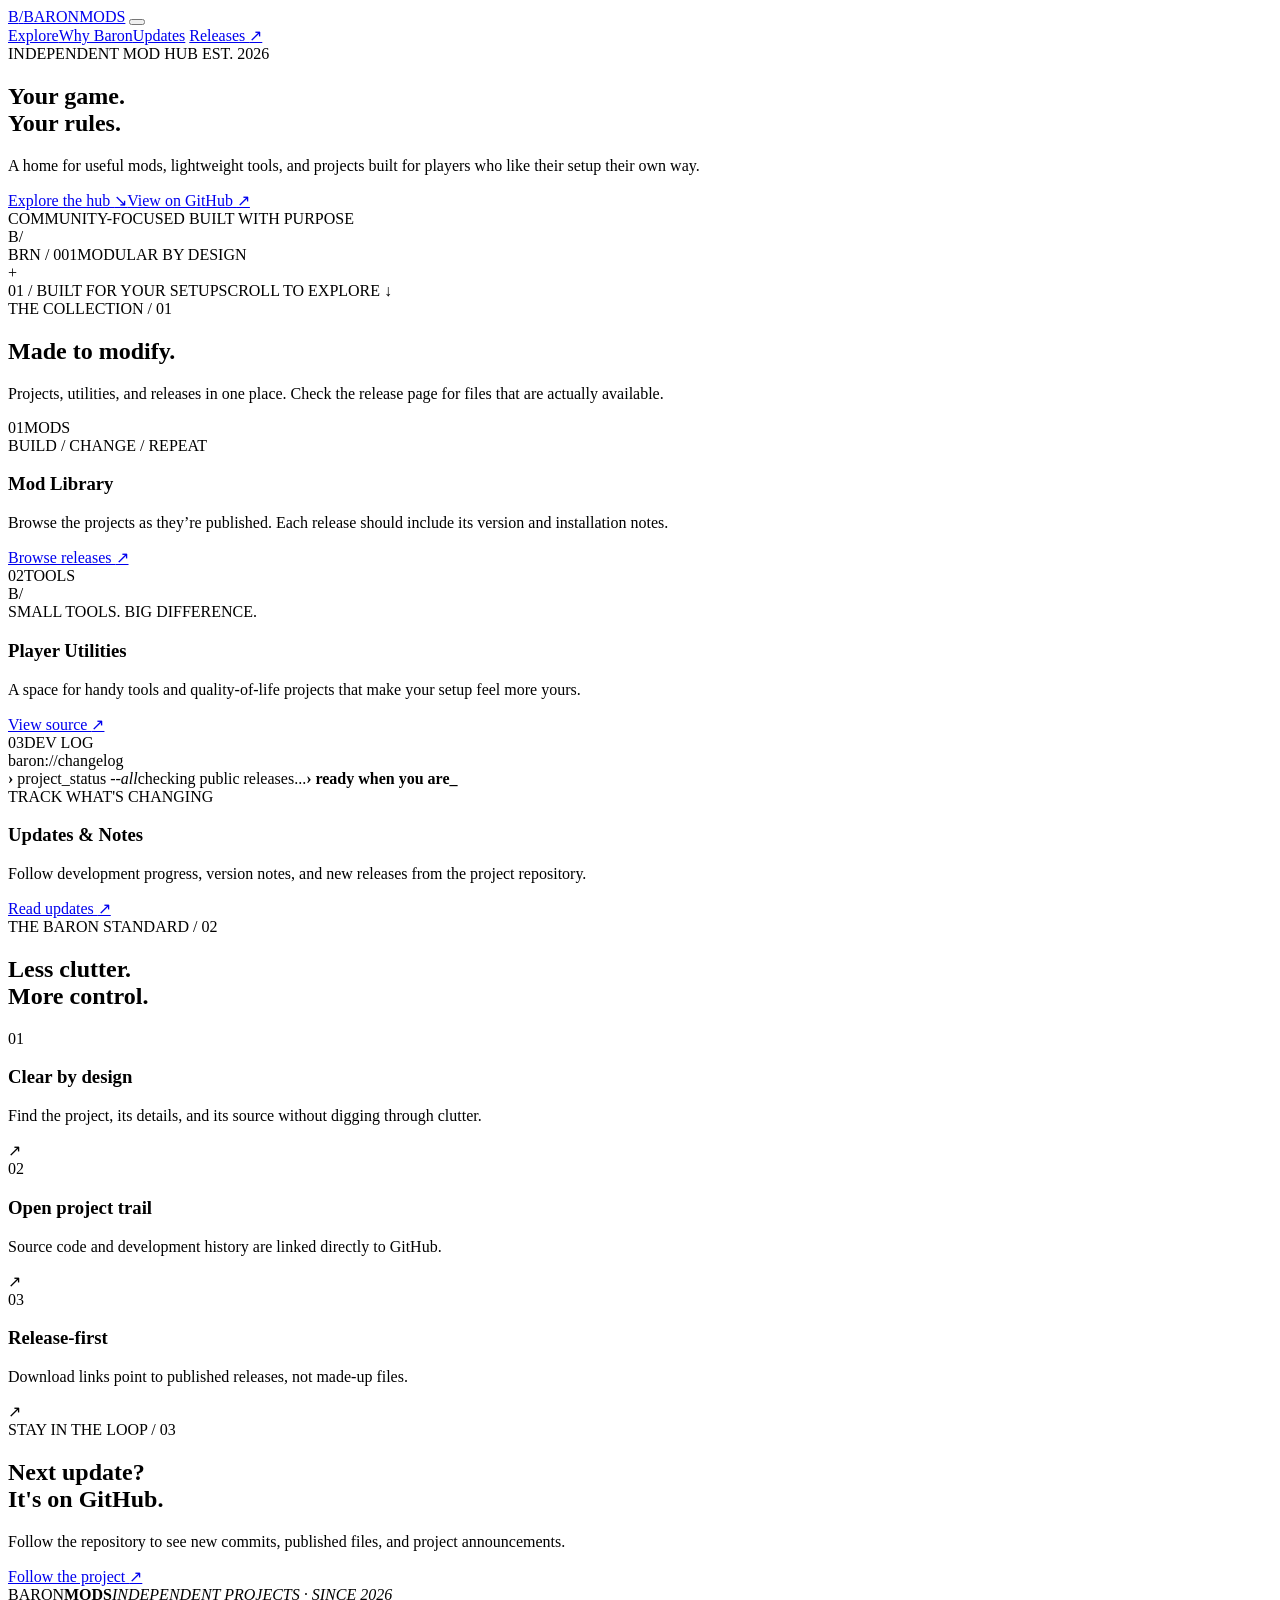
==== index.html @ be7f66f2 "Add Baronmods website homepage" ====
<!doctype html>
<html lang="en">
<head>
  <meta charset="utf-8">
  <meta name="viewport" content="width=device-width, initial-scale=1">
  <meta name="theme-color" content="#0b0c0e">
  <meta name="description" content="Baronmods — discover mods, tools, and updates for your game setup.">
  <title>Baronmods — Mods. Tools. More Control.</title>
  <link rel="icon" href="assets/favicon.svg" type="image/svg+xml">
  <link rel="preconnect" href="https://fonts.googleapis.com">
  <link rel="preconnect" href="https://fonts.gstatic.com" crossorigin>
  <link href="https://fonts.googleapis.com/css2?family=DM+Mono:wght@400;500&family=Space+Grotesk:wght@400;500;600;700&display=swap" rel="stylesheet">
  <link rel="stylesheet" href="style.css">
</head>
<body>
  <div class="noise" aria-hidden="true"></div>
  <header class="site-header">
    <a class="brand" href="#home" aria-label="Baronmods home"><span class="brand-mark">B<span>/</span></span><span>BARON<span class="muted">MODS</span></span></a>
    <button class="menu-toggle" aria-label="Toggle navigation" aria-expanded="false"><span></span><span></span></button>
    <nav class="nav" aria-label="Main navigation">
      <a href="#mods">Explore</a><a href="#features">Why Baron</a><a href="#updates">Updates</a>
      <a class="nav-cta" href="https://github.com/cornerfood565-ctrl/Baronmods/releases" target="_blank" rel="noreferrer">Releases <span>↗</span></a>
    </nav>
  </header>
  <main id="home">
    <section class="hero section-wrap">
      <div class="hero-copy">
        <div class="eyebrow"><span class="status-dot"></span> INDEPENDENT MOD HUB <span class="eyebrow-line"></span> EST. 2026</div>
        <h1>Your game.<br><span class="outline-text">Your rules.</span></h1>
        <p class="hero-description">A home for useful mods, lightweight tools, and projects built for players who like their setup their own way.</p>
        <div class="hero-actions"><a class="button button-primary" href="#mods">Explore the hub <span>↘</span></a><a class="button button-quiet" href="https://github.com/cornerfood565-ctrl/Baronmods" target="_blank" rel="noreferrer">View on GitHub <span>↗</span></a></div>
        <div class="hero-meta"><span><i class="tiny-square"></i> COMMUNITY-FOCUSED</span><span><i class="tiny-square"></i> BUILT WITH PURPOSE</span></div>
      </div>
      <div class="hero-art" aria-label="Abstract metallic Baronmods emblem">
        <div class="art-grid"></div><div class="art-ring ring-one"></div><div class="art-ring ring-two"></div>
        <div class="monogram">B<span>/</span></div><div class="art-caption"><span>BRN / 001</span><span>MODULAR BY DESIGN</span></div><div class="art-cross">+</div>
      </div>
      <div class="hero-bottom"><span>01 / BUILT FOR YOUR SETUP</span><span>SCROLL TO EXPLORE <b>↓</b></span></div>
    </section>
    <section class="section-wrap section-block" id="mods">
      <div class="section-heading"><div><div class="eyebrow">THE COLLECTION / 01</div><h2>Made to <span class="muted">modify.</span></h2></div><p>Projects, utilities, and releases in one place. Check the release page for files that are actually available.</p></div>
      <div class="mod-grid">
        <article class="mod-card mod-card-featured"><div class="card-top"><span class="card-number">01</span><span class="tag">MODS</span></div><div class="card-visual visual-cubes"><span class="cube cube-a"></span><span class="cube cube-b"></span><span class="cube cube-c"></span><span class="visual-label">BUILD / CHANGE / REPEAT</span></div><h3>Mod Library</h3><p>Browse the projects as they’re published. Each release should include its version and installation notes.</p><a class="text-link" href="https://github.com/cornerfood565-ctrl/Baronmods/releases" target="_blank" rel="noreferrer">Browse releases <span>↗</span></a></article>
        <article class="mod-card"><div class="card-top"><span class="card-number">02</span><span class="tag tag-outline">TOOLS</span></div><div class="card-visual visual-orbit"><div class="orbit orbit-a"></div><div class="orbit orbit-b"></div><div class="orbit-core">B<span>/</span></div><span class="visual-label">SMALL TOOLS. BIG DIFFERENCE.</span></div><h3>Player Utilities</h3><p>A space for handy tools and quality-of-life projects that make your setup feel more yours.</p><a class="text-link" href="https://github.com/cornerfood565-ctrl/Baronmods" target="_blank" rel="noreferrer">View source <span>↗</span></a></article>
        <article class="mod-card"><div class="card-top"><span class="card-number">03</span><span class="tag tag-outline">DEV LOG</span></div><div class="card-visual visual-terminal"><div class="terminal-bar"><i></i><i></i><i></i><span>baron://changelog</span></div><div class="terminal-lines"><span><b>›</b> project_status <em>--all</em></span><span class="terminal-muted">checking public releases...</span><span><b>›</b> <strong>ready when you are_</strong></span></div><span class="visual-label">TRACK WHAT'S CHANGING</span></div><h3>Updates & Notes</h3><p>Follow development progress, version notes, and new releases from the project repository.</p><a class="text-link" href="https://github.com/cornerfood565-ctrl/Baronmods/commits/main/" target="_blank" rel="noreferrer">Read updates <span>↗</span></a></article>
      </div>
    </section>
    <section class="feature-band" id="features"><div class="section-wrap feature-inner"><div><div class="eyebrow">THE BARON STANDARD / 02</div><h2>Less clutter.<br><span class="muted">More control.</span></h2></div><div class="feature-list"><div class="feature-row"><span>01</span><div><h3>Clear by design</h3><p>Find the project, its details, and its source without digging through clutter.</p></div><span class="feature-symbol">↗</span></div><div class="feature-row"><span>02</span><div><h3>Open project trail</h3><p>Source code and development history are linked directly to GitHub.</p></div><span class="feature-symbol">↗</span></div><div class="feature-row"><span>03</span><div><h3>Release-first</h3><p>Download links point to published releases, not made-up files.</p></div><span class="feature-symbol">↗</span></div></div></div></section>
    <section class="section-wrap section-block updates-section" id="updates"><div class="updates-panel"><div><div class="eyebrow">STAY IN THE LOOP / 03</div><h2>Next update?<br><span class="muted">It's on GitHub.</span></h2><p>Follow the repository to see new commits, published files, and project announcements.</p><a class="button button-primary" href="https://github.com/cornerfood565-ctrl/Baronmods" target="_blank" rel="noreferrer">Follow the project <span>↗</span></a></div><div class="updates-stamp"><span>BARON</span><strong>MODS</strong><i>INDEPENDENT PROJECTS · SINCE 2026</i></div></div></section>
  </main>
  <footer class="site-footer"><a class="brand" href="#home"><span class="brand-mark">B<span>/</span></span><span>BARON<span class="muted">MODS</span></span></a><span class="footer-note">MADE FOR PLAYERS WHO BUILD THEIR OWN WAY.</span><a href="https://github.com/cornerfood565-ctrl/Baronmods" target="_blank" rel="noreferrer">GITHUB ↗</a><span class="copyright">© <span id="year">2026</span> BARONMODS</span></footer>
  <script src="script.js"></script>
</body>
</html>
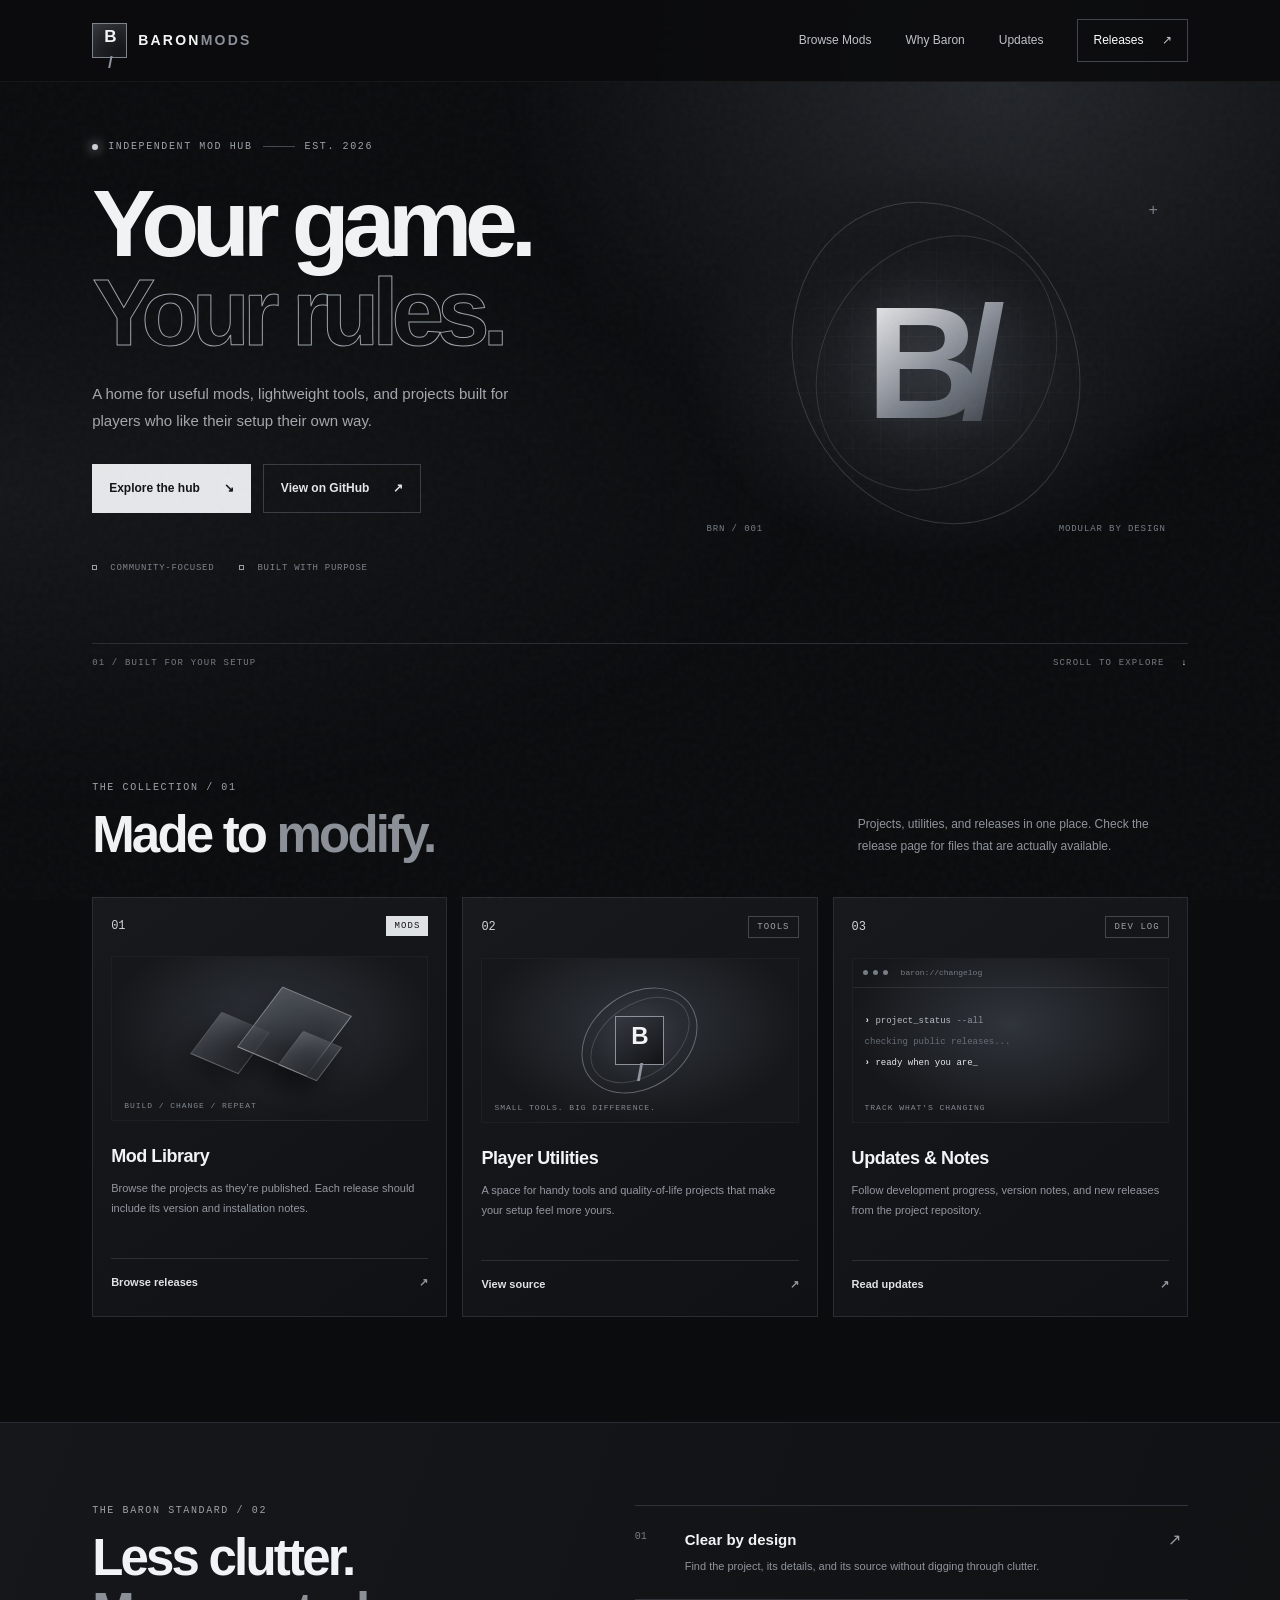
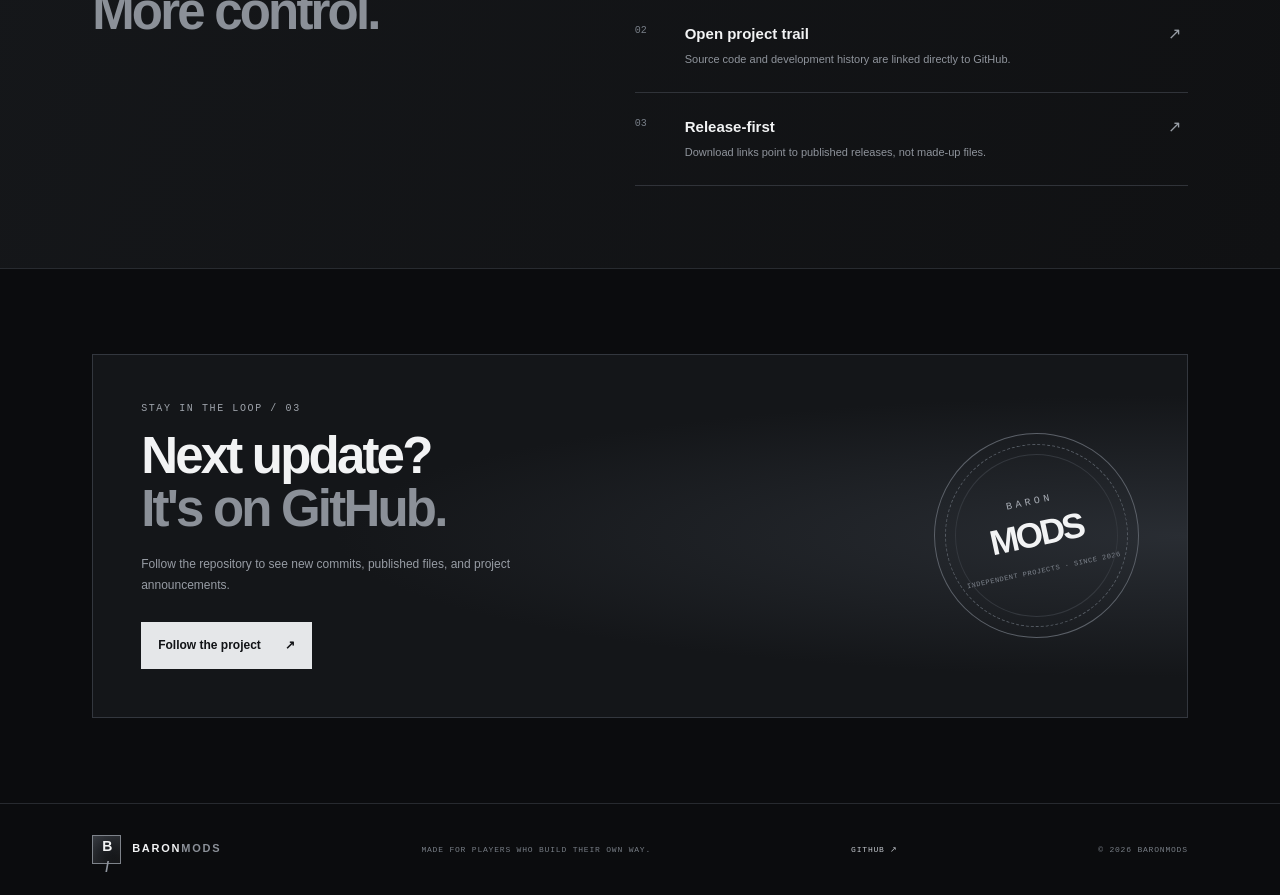
==== commit 6a08b092: "Link homepage navigation to Supabase mod library" ====
--- a/index.html
+++ b/index.html
@@ -18,7 +18,7 @@
     <a class="brand" href="#home" aria-label="Baronmods home"><span class="brand-mark">B<span>/</span></span><span>BARON<span class="muted">MODS</span></span></a>
     <button class="menu-toggle" aria-label="Toggle navigation" aria-expanded="false"><span></span><span></span></button>
     <nav class="nav" aria-label="Main navigation">
-      <a href="#mods">Explore</a><a href="#features">Why Baron</a><a href="#updates">Updates</a>
+      <a href="mods.html">Browse Mods</a><a href="#features">Why Baron</a><a href="#updates">Updates</a>
       <a class="nav-cta" href="https://github.com/cornerfood565-ctrl/Baronmods/releases" target="_blank" rel="noreferrer">Releases <span>↗</span></a>
     </nav>
   </header>
--- a/style.css
+++ b/style.css
@@ -0,0 +1 @@
+:root{--bg:#0b0c0e;--panel:#111316;--panel2:#16181c;--text:#f2f3f4;--muted:#8b9098;--line:#292c31;--silver:#c5c9cf;--accent:#e4e7eb;--mono:"DM Mono",monospace;--display:"Space Grotesk",sans-serif}*{box-sizing:border-box}html{scroll-behavior:smooth;scroll-padding-top:90px}body{margin:0;background:var(--bg);color:var(--text);font-family:var(--display);line-height:1.55;overflow-x:hidden}body:before{content:"";position:fixed;inset:0;pointer-events:none;z-index:-1;background:radial-gradient(ellipse at 78% 8%,#24272c 0,transparent 35%),radial-gradient(ellipse at 0 55%,#15171a 0,transparent 45%)}a{color:inherit;text-decoration:none}.noise{position:fixed;inset:0;pointer-events:none;z-index:8;opacity:.045;background-image:url("data:image/svg+xml,%3Csvg viewBox='0 0 180 180' xmlns='http://www.w3.org/2000/svg'%3E%3Cfilter id='n'%3E%3CfeTurbulence type='fractalNoise' baseFrequency='.9' numOctaves='3' stitchTiles='stitch'/%3E%3C/filter%3E%3Crect width='100%25' height='100%25' filter='url(%23n)' opacity='.65'/%3E%3C/svg%3E")}.site-header{height:82px;padding:0 7.2%;display:flex;align-items:center;justify-content:space-between;border-bottom:1px solid #ffffff0c;position:sticky;top:0;z-index:10;background:#0b0c0ee8;backdrop-filter:blur(18px)}.brand{display:inline-flex;align-items:center;gap:11px;font-size:14px;font-weight:700;letter-spacing:.16em}.brand-mark{display:grid;place-items:center;width:35px;height:35px;border:1px solid #7e838a;font-size:17px;letter-spacing:-.08em;background:linear-gradient(145deg,#30343a,#0b0c0e);box-shadow:inset 0 0 12px #fff1}.brand-mark span,.monogram span,.orbit-core span{color:#8f959e}.muted{color:var(--muted)}.nav{display:flex;align-items:center;gap:34px;font-size:12px;color:#c0c3c8}.nav>a:not(.nav-cta):hover,.site-footer>a:hover{color:#fff}.nav-cta{border:1px solid #41454c;padding:11px 15px;color:#fff}.nav-cta span{margin-left:15px;color:var(--silver)}.menu-toggle{display:none}.section-wrap{width:min(1120px,85.6%);margin-inline:auto}.hero{min-height:610px;position:relative;display:grid;grid-template-columns:1fr .85fr;align-items:center;padding-top:40px;padding-bottom:88px}.hero-copy{position:relative;z-index:2;padding-bottom:12px}.eyebrow{font:10px var(--mono);letter-spacing:.16em;color:#9da2aa;display:flex;align-items:center;gap:10px}.status-dot{width:6px;height:6px;border-radius:50%;background:#cbd0d6;box-shadow:0 0 12px #dce0e4}.eyebrow-line{width:32px;height:1px;background:#45494f}.hero h1{font-size:clamp(58px,7.4vw,100px);line-height:.94;letter-spacing:-.075em;margin:27px 0 23px;font-weight:600}.outline-text{-webkit-text-stroke:1px #9ea3ab;color:transparent}.hero-description{color:#a3a7ae;max-width:440px;font-size:15px;line-height:1.8}.hero-actions{display:flex;gap:12px;flex-wrap:wrap;margin-top:30px}.button{display:inline-flex;align-items:center;justify-content:space-between;gap:24px;padding:14px 17px;font-size:12px;font-weight:600;transition:transform .2s,border-color .2s,background .2s}.button:hover{transform:translateY(-2px)}.button-primary{background:#e5e7e9;color:#111316}.button-primary:hover{background:#fff}.button-quiet{border:1px solid #393d43;color:#e4e6e9}.button-quiet:hover{border-color:#888e96}.hero-meta{display:flex;gap:25px;margin-top:50px;font:9px var(--mono);color:#7d828a;letter-spacing:.08em}.tiny-square{display:inline-block;width:5px;height:5px;border:1px solid #9aa0a8;margin-right:7px}.hero-art{height:390px;position:relative;display:grid;place-items:center;overflow:hidden;background:radial-gradient(ellipse at center,#262a30 0, #15171a 42%,transparent 72%)}.art-grid{position:absolute;inset:0;background-image:linear-gradient(#ffffff08 1px,transparent 1px),linear-gradient(90deg,#ffffff08 1px,transparent 1px);background-size:28px 28px;mask-image:radial-gradient(ellipse,black,transparent 72%)}.art-ring{position:absolute;border:1px solid #aeb4bd38;border-radius:50%;transform:rotate(-24deg)}.ring-one{width:280px;height:330px}.ring-two{width:225px;height:270px;transform:rotate(36deg);border-color:#f1f3f51f}.monogram{font-size:160px;font-weight:700;letter-spacing:-.13em;padding-right:22px;line-height:1;color:#c7cbd1;text-shadow:0 0 50px #d8dde21b;background:linear-gradient(140deg,#fff,#707680 60%,#2a2e34);background-clip:text;-webkit-background-clip:text;-webkit-text-fill-color:transparent;z-index:1}.art-caption{position:absolute;bottom:24px;left:22px;right:22px;display:flex;justify-content:space-between;font:9px var(--mono);letter-spacing:.1em;color:#777e87}.art-cross{position:absolute;top:30px;right:30px;color:#777e87}.hero-bottom{position:absolute;bottom:24px;left:0;right:0;display:flex;justify-content:space-between;border-top:1px solid var(--line);padding-top:14px;font:9px var(--mono);letter-spacing:.13em;color:#757b83}.hero-bottom b{margin-left:10px;color:#e5e7ea}.section-block{padding-top:90px;padding-bottom:105px}.section-heading{display:flex;justify-content:space-between;align-items:end;gap:40px;margin-bottom:35px}.section-heading h2,.feature-inner h2,.updates-panel h2{font-size:clamp(35px,4vw,51px);letter-spacing:-.055em;line-height:1.05;margin:15px 0 0}.section-heading>p{max-width:330px;color:#8f949c;font-size:12px;margin:0 0 4px;line-height:1.8}.mod-grid{display:grid;grid-template-columns:repeat(3,1fr);gap:15px}.mod-card{padding:18px 18px 23px;background:linear-gradient(145deg,#17191d,#101114);border:1px solid #292c31;min-width:0;transition:border-color .2s,transform .2s}.mod-card:hover{border-color:#656b74;transform:translateY(-4px)}.card-top{display:flex;justify-content:space-between;align-items:center;font:10px var(--mono);color:#9298a0}.card-number{font-size:12px;color:#d1d5da}.tag{font-size:9px;letter-spacing:.12em;background:#dfe2e5;color:#121417;padding:5px 8px}.tag-outline{background:transparent;color:#9ba1a9;border:1px solid #42464d}.card-visual{height:165px;margin:20px 0 22px;position:relative;overflow:hidden;background:radial-gradient(ellipse at 50% 40%,#30343b,#15171a 72%);border:1px solid #ffffff09}.visual-label{position:absolute;left:12px;bottom:10px;font:8px var(--mono);letter-spacing:.12em;color:#828892}.visual-cubes{display:flex;align-items:center;justify-content:center;perspective:500px}.cube{position:absolute;width:58px;height:58px;border:1px solid #c6cbd244;background:linear-gradient(145deg,#8d939d55,#1d2025);transform:rotate(30deg) skew(-7deg,-7deg);box-shadow:inset 0 0 22px #fff1,0 15px 30px #0007}.cube-a{left:29%;top:37%;width:52px;height:52px}.cube-b{left:46%;top:23%;width:75px;height:75px;border-color:#e3e7ec70}.cube-c{left:56%;top:48%;width:42px;height:42px}.visual-orbit{display:grid;place-items:center}.orbit{position:absolute;border:1px solid #a9afb83f;border-radius:50%;width:110px;height:72px;transform:rotate(-35deg)}.orbit-b{width:95px;height:125px;transform:rotate(55deg);border-color:#d2d6dc60}.orbit-core{width:49px;height:49px;border:1px solid #8c929b;display:grid;place-items:center;font-size:24px;font-weight:700;background:linear-gradient(145deg,#353940,#111316);box-shadow:0 0 30px #fff1}.visual-terminal{padding:0 12px}.terminal-bar{height:29px;margin:0 -12px;border-bottom:1px solid #ffffff16;display:flex;align-items:center;gap:5px;padding:0 10px;color:#777d86;font:8px var(--mono)}.terminal-bar i{height:5px;width:5px;border-radius:50%;background:#777d86}.terminal-bar span{margin-left:8px}.terminal-lines{padding-top:28px;display:grid;gap:11px;font:9px var(--mono);color:#b9bec5}.terminal-lines b{color:#f2f3f4}.terminal-lines em{color:#8c929b;font-style:normal}.terminal-lines strong{font-weight:400;color:#e6e9ed}.terminal-muted{color:#666d76}.mod-card h3{font-size:18px;letter-spacing:-.025em;margin:0 0 9px}.mod-card>p{font-size:11px;color:#9297a0;line-height:1.8;min-height:60px;margin:0 0 19px}.text-link{display:flex;justify-content:space-between;border-top:1px solid #2b2e33;padding-top:15px;font-size:11px;font-weight:600;color:#dfe2e6}.text-link span{color:#9298a1}.feature-band{background:linear-gradient(110deg,#15171a,#101113);border-top:1px solid #282b30;border-bottom:1px solid #282b30;padding:82px 0}.feature-inner{display:grid;grid-template-columns:.9fr 1.1fr;gap:90px;align-items:start}.feature-list{border-top:1px solid #303339}.feature-row{display:grid;grid-template-columns:35px 1fr 20px;gap:15px;padding:22px 0;border-bottom:1px solid #303339;align-items:start}.feature-row>span:first-child{font:10px var(--mono);color:#777e87;padding-top:3px}.feature-row h3{font-size:15px;margin:0 0 5px}.feature-row p{font-size:11px;line-height:1.8;color:#8f949c;margin:0;max-width:360px}.feature-symbol{color:#999fa7}.updates-section{padding-top:85px;padding-bottom:85px}.updates-panel{border:1px solid #33373e;background:radial-gradient(ellipse at 100% 50%,#292d33,#141619 55%);padding:48px;display:flex;align-items:center;justify-content:space-between;gap:35px;min-height:320px}.updates-panel p{max-width:390px;color:#979ca4;font-size:12px;line-height:1.8;margin:18px 0 25px}.updates-stamp{width:205px;height:205px;flex-shrink:0;border:1px solid #5b6068;border-radius:50%;display:flex;flex-direction:column;align-items:center;justify-content:center;position:relative;transform:rotate(-12deg);box-shadow:inset 0 0 35px #fff08,0 0 40px #0005}.updates-stamp:before,.updates-stamp:after{content:"";position:absolute;inset:10px;border:1px dashed #555b63;border-radius:50%}.updates-stamp:after{inset:20px;border-style:solid;border-color:#34383e}.updates-stamp span{font:10px var(--mono);letter-spacing:.35em;color:#a8adb5}.updates-stamp strong{font-size:35px;letter-spacing:-.08em}.updates-stamp i{font:7px var(--mono);letter-spacing:.08em;color:#7f858e;font-style:normal;margin-top:5px}.site-footer{border-top:1px solid #272a2f;min-height:92px;padding:22px 7.2%;display:flex;align-items:center;justify-content:space-between;gap:18px}.site-footer .brand{font-size:11px}.site-footer .brand-mark{width:29px;height:29px;font-size:14px}.footer-note,.copyright,.site-footer>a:not(.brand){font:8px var(--mono);letter-spacing:.1em;color:#777d85}.site-footer>a:not(.brand){color:#c1c5cb}.copyright{white-space:nowrap}::selection{background:#d8dce1;color:#101114}@media(max-width:850px){.site-header{padding-inline:5%;height:72px}.section-wrap{width:90%}.hero{grid-template-columns:1fr .7fr;min-height:570px}.hero-art{height:320px}.monogram{font-size:125px}.hero h1{font-size:clamp(56px,8vw,78px)}.nav{gap:19px}.feature-inner{gap:40px}.mod-card{padding:14px}.card-visual{height:145px}.site-footer{padding-inline:5%}.footer-note{display:none}}@media(max-width:640px){.menu-toggle{display:flex;flex-direction:column;gap:5px;background:none;border:1px solid #34383e;padding:10px;z-index:12}.menu-toggle span{width:18px;height:1px;background:#e7e9ec}.nav{display:none;position:absolute;top:71px;left:0;right:0;padding:20px 5% 25px;background:#0d0e10;border-bottom:1px solid #292c31;flex-direction:column;align-items:stretch;gap:0}.nav.open{display:flex}.nav>a{padding:14px 0;border-bottom:1px solid #22252a}.nav .nav-cta{padding:13px;margin-top:10px;border:1px solid #454a51}.hero{display:flex;flex-direction:column;align-items:stretch;padding-top:65px;padding-bottom:85px;min-height:0}.hero h1{font-size:clamp(62px,15vw,88px)}.hero-art{height:275px;margin-top:40px}.monogram{font-size:130px}.hero-meta{flex-wrap:wrap;gap:13px;margin-top:32px}.hero-bottom{bottom:24px;font-size:8px}.section-block{padding-top:65px;padding-bottom:70px}.section-heading{align-items:start;flex-direction:column;gap:17px}.section-heading h2,.feature-inner h2,.updates-panel h2{font-size:40px}.mod-grid{grid-template-columns:1fr;gap:13px}.mod-card{padding:18px}.card-visual{height:180px}.mod-card>p{min-height:0}.feature-band{padding:65px 0}.feature-inner{grid-template-columns:1fr;gap:35px}.updates-section{padding-top:65px;padding-bottom:65px}.updates-panel{padding:28px 22px;flex-direction:column;align-items:flex-start}.updates-stamp{align-self:center;width:170px;height:170px}.site-footer{flex-wrap:wrap;padding:23px 5%;gap:18px}.site-footer .brand{width:calc(50% - 10px)}.site-footer>a:not(.brand){text-align:right;width:calc(50% - 10px)}.copyright{width:100%;border-top:1px solid #25282d;padding-top:15px}}@media(prefers-reduced-motion:reduce){*,*::before,*::after{scroll-behavior:auto!important;transition:none!important;animation:none!important}}
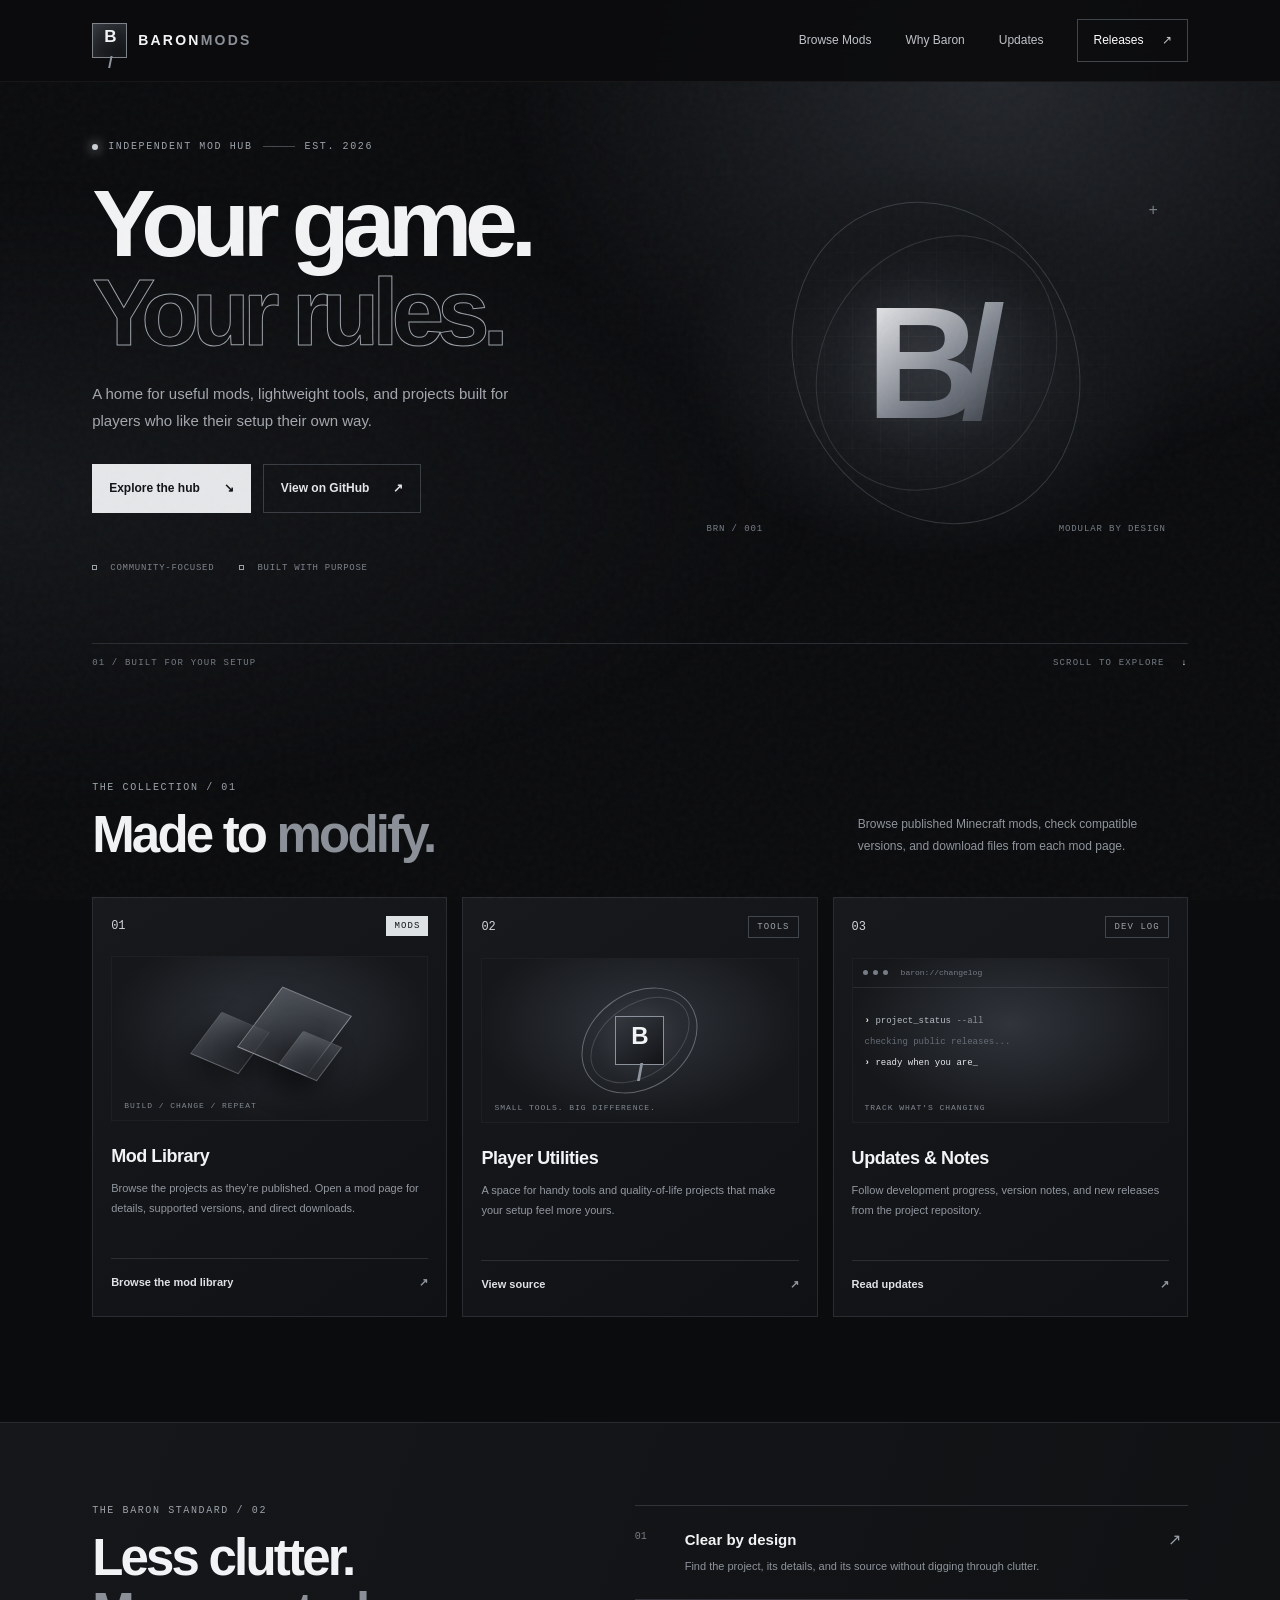
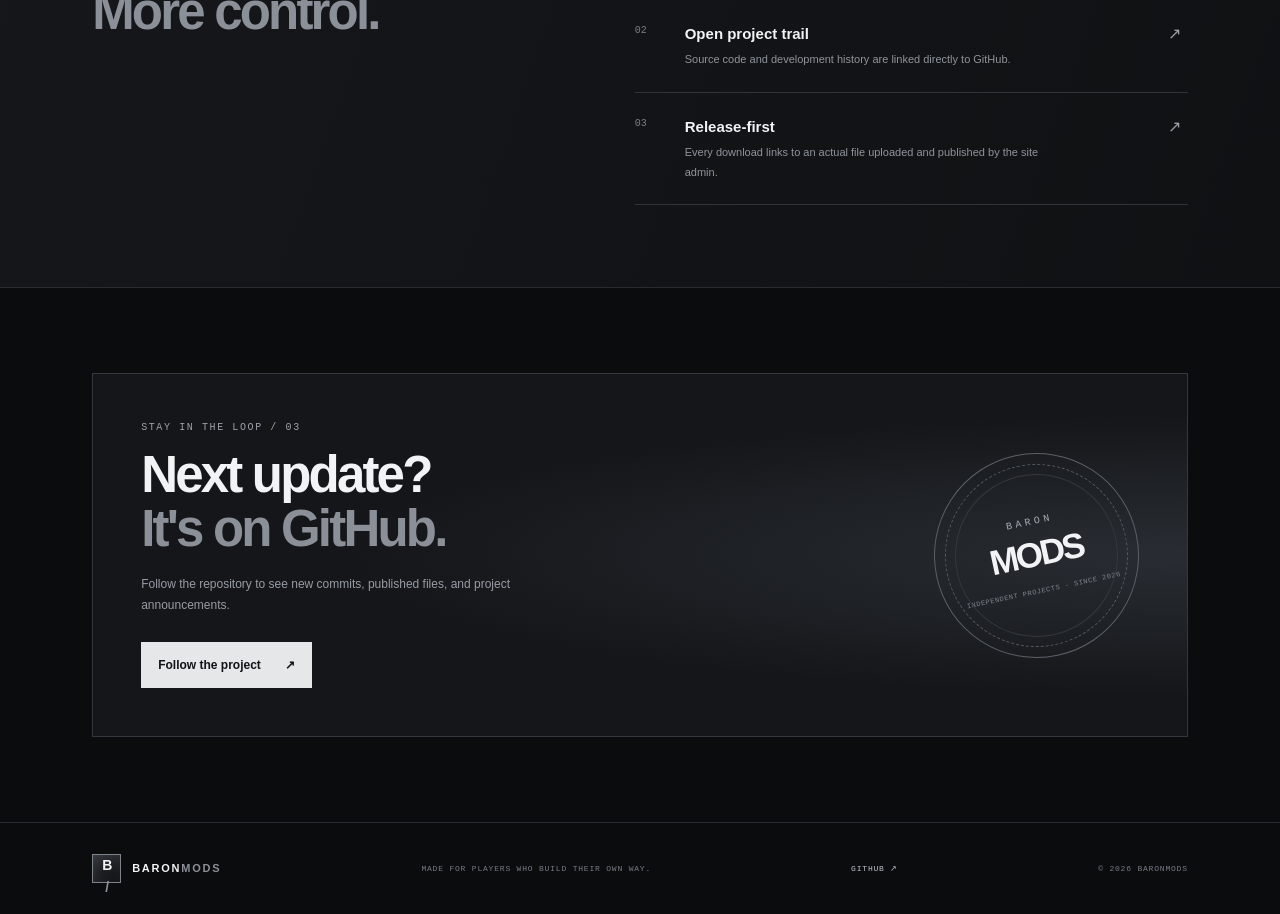
==== commit 761c2088: "Connect homepage showcase to mod library" ====
--- a/index.html
+++ b/index.html
@@ -28,7 +28,7 @@
         <div class="eyebrow"><span class="status-dot"></span> INDEPENDENT MOD HUB <span class="eyebrow-line"></span> EST. 2026</div>
         <h1>Your game.<br><span class="outline-text">Your rules.</span></h1>
         <p class="hero-description">A home for useful mods, lightweight tools, and projects built for players who like their setup their own way.</p>
-        <div class="hero-actions"><a class="button button-primary" href="#mods">Explore the hub <span>↘</span></a><a class="button button-quiet" href="https://github.com/cornerfood565-ctrl/Baronmods" target="_blank" rel="noreferrer">View on GitHub <span>↗</span></a></div>
+        <div class="hero-actions"><a class="button button-primary" href="mods.html">Explore the hub <span>↘</span></a><a class="button button-quiet" href="https://github.com/cornerfood565-ctrl/Baronmods" target="_blank" rel="noreferrer">View on GitHub <span>↗</span></a></div>
         <div class="hero-meta"><span><i class="tiny-square"></i> COMMUNITY-FOCUSED</span><span><i class="tiny-square"></i> BUILT WITH PURPOSE</span></div>
       </div>
       <div class="hero-art" aria-label="Abstract metallic Baronmods emblem">
@@ -38,14 +38,14 @@
       <div class="hero-bottom"><span>01 / BUILT FOR YOUR SETUP</span><span>SCROLL TO EXPLORE <b>↓</b></span></div>
     </section>
     <section class="section-wrap section-block" id="mods">
-      <div class="section-heading"><div><div class="eyebrow">THE COLLECTION / 01</div><h2>Made to <span class="muted">modify.</span></h2></div><p>Projects, utilities, and releases in one place. Check the release page for files that are actually available.</p></div>
+      <div class="section-heading"><div><div class="eyebrow">THE COLLECTION / 01</div><h2>Made to <span class="muted">modify.</span></h2></div><p>Browse published Minecraft mods, check compatible versions, and download files from each mod page.</p></div>
       <div class="mod-grid">
-        <article class="mod-card mod-card-featured"><div class="card-top"><span class="card-number">01</span><span class="tag">MODS</span></div><div class="card-visual visual-cubes"><span class="cube cube-a"></span><span class="cube cube-b"></span><span class="cube cube-c"></span><span class="visual-label">BUILD / CHANGE / REPEAT</span></div><h3>Mod Library</h3><p>Browse the projects as they’re published. Each release should include its version and installation notes.</p><a class="text-link" href="https://github.com/cornerfood565-ctrl/Baronmods/releases" target="_blank" rel="noreferrer">Browse releases <span>↗</span></a></article>
+        <article class="mod-card mod-card-featured"><div class="card-top"><span class="card-number">01</span><span class="tag">MODS</span></div><div class="card-visual visual-cubes"><span class="cube cube-a"></span><span class="cube cube-b"></span><span class="cube cube-c"></span><span class="visual-label">BUILD / CHANGE / REPEAT</span></div><h3>Mod Library</h3><p>Browse the projects as they’re published. Open a mod page for details, supported versions, and direct downloads.</p><a class="text-link" href="mods.html">Browse the mod library <span>↗</span></a></article>
         <article class="mod-card"><div class="card-top"><span class="card-number">02</span><span class="tag tag-outline">TOOLS</span></div><div class="card-visual visual-orbit"><div class="orbit orbit-a"></div><div class="orbit orbit-b"></div><div class="orbit-core">B<span>/</span></div><span class="visual-label">SMALL TOOLS. BIG DIFFERENCE.</span></div><h3>Player Utilities</h3><p>A space for handy tools and quality-of-life projects that make your setup feel more yours.</p><a class="text-link" href="https://github.com/cornerfood565-ctrl/Baronmods" target="_blank" rel="noreferrer">View source <span>↗</span></a></article>
         <article class="mod-card"><div class="card-top"><span class="card-number">03</span><span class="tag tag-outline">DEV LOG</span></div><div class="card-visual visual-terminal"><div class="terminal-bar"><i></i><i></i><i></i><span>baron://changelog</span></div><div class="terminal-lines"><span><b>›</b> project_status <em>--all</em></span><span class="terminal-muted">checking public releases...</span><span><b>›</b> <strong>ready when you are_</strong></span></div><span class="visual-label">TRACK WHAT'S CHANGING</span></div><h3>Updates & Notes</h3><p>Follow development progress, version notes, and new releases from the project repository.</p><a class="text-link" href="https://github.com/cornerfood565-ctrl/Baronmods/commits/main/" target="_blank" rel="noreferrer">Read updates <span>↗</span></a></article>
       </div>
     </section>
-    <section class="feature-band" id="features"><div class="section-wrap feature-inner"><div><div class="eyebrow">THE BARON STANDARD / 02</div><h2>Less clutter.<br><span class="muted">More control.</span></h2></div><div class="feature-list"><div class="feature-row"><span>01</span><div><h3>Clear by design</h3><p>Find the project, its details, and its source without digging through clutter.</p></div><span class="feature-symbol">↗</span></div><div class="feature-row"><span>02</span><div><h3>Open project trail</h3><p>Source code and development history are linked directly to GitHub.</p></div><span class="feature-symbol">↗</span></div><div class="feature-row"><span>03</span><div><h3>Release-first</h3><p>Download links point to published releases, not made-up files.</p></div><span class="feature-symbol">↗</span></div></div></div></section>
+    <section class="feature-band" id="features"><div class="section-wrap feature-inner"><div><div class="eyebrow">THE BARON STANDARD / 02</div><h2>Less clutter.<br><span class="muted">More control.</span></h2></div><div class="feature-list"><div class="feature-row"><span>01</span><div><h3>Clear by design</h3><p>Find the project, its details, and its source without digging through clutter.</p></div><span class="feature-symbol">↗</span></div><div class="feature-row"><span>02</span><div><h3>Open project trail</h3><p>Source code and development history are linked directly to GitHub.</p></div><span class="feature-symbol">↗</span></div><div class="feature-row"><span>03</span><div><h3>Release-first</h3><p>Every download links to an actual file uploaded and published by the site admin.</p></div><span class="feature-symbol">↗</span></div></div></div></section>
     <section class="section-wrap section-block updates-section" id="updates"><div class="updates-panel"><div><div class="eyebrow">STAY IN THE LOOP / 03</div><h2>Next update?<br><span class="muted">It's on GitHub.</span></h2><p>Follow the repository to see new commits, published files, and project announcements.</p><a class="button button-primary" href="https://github.com/cornerfood565-ctrl/Baronmods" target="_blank" rel="noreferrer">Follow the project <span>↗</span></a></div><div class="updates-stamp"><span>BARON</span><strong>MODS</strong><i>INDEPENDENT PROJECTS · SINCE 2026</i></div></div></section>
   </main>
   <footer class="site-footer"><a class="brand" href="#home"><span class="brand-mark">B<span>/</span></span><span>BARON<span class="muted">MODS</span></span></a><span class="footer-note">MADE FOR PLAYERS WHO BUILD THEIR OWN WAY.</span><a href="https://github.com/cornerfood565-ctrl/Baronmods" target="_blank" rel="noreferrer">GITHUB ↗</a><span class="copyright">© <span id="year">2026</span> BARONMODS</span></footer>
